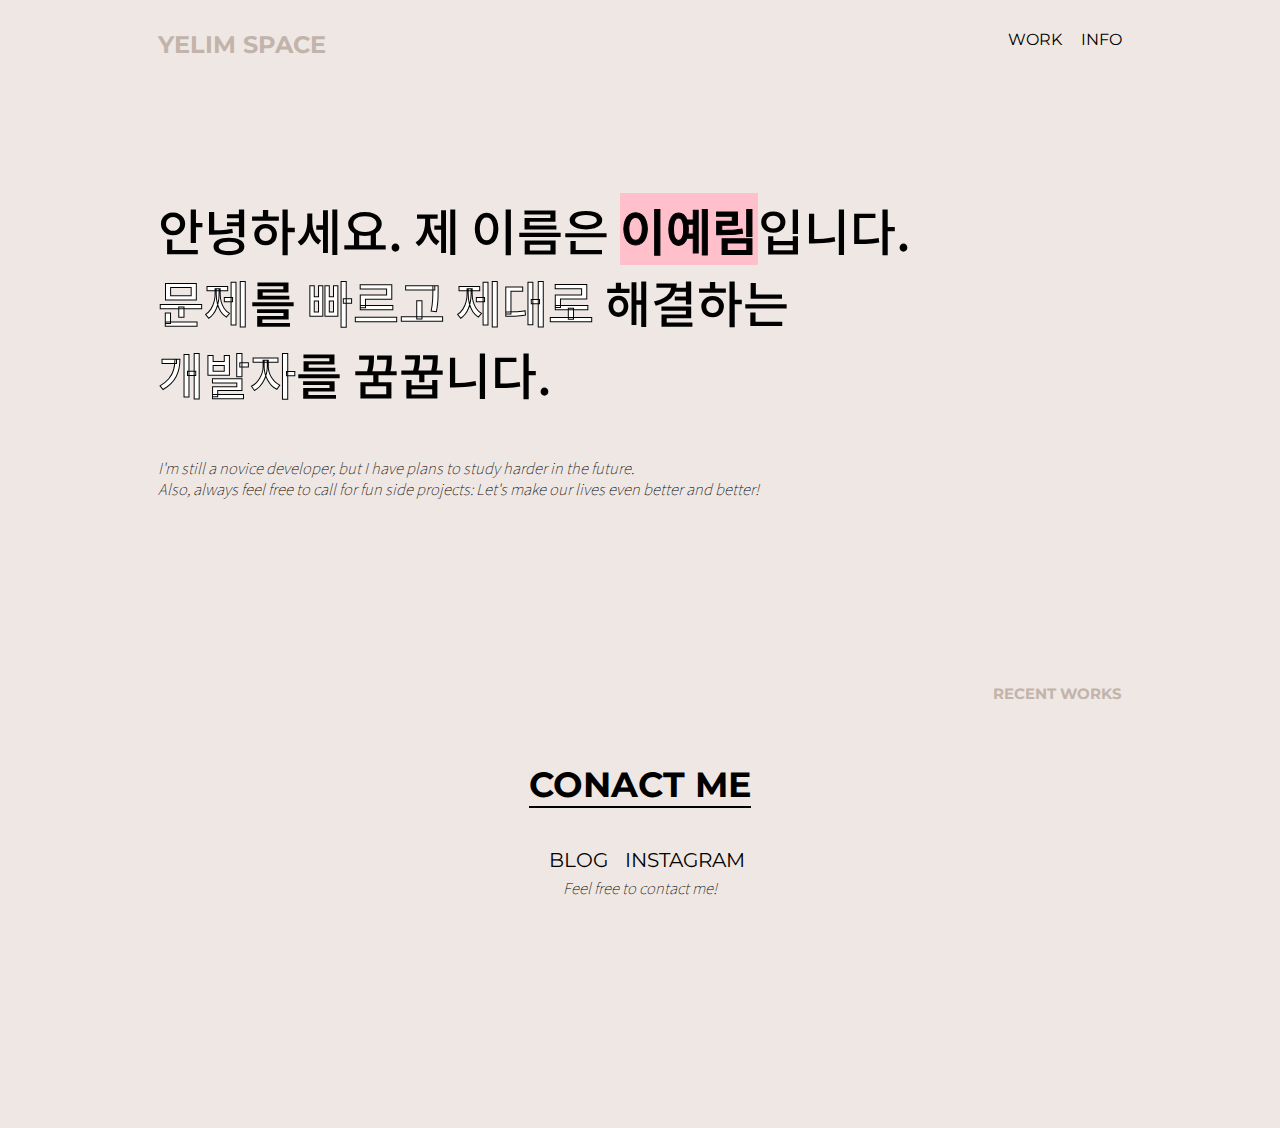
==== index.html @ d5be9529 "first commit" ====
<!DOCTYPE html>
<html lang="en">
<head>
    <meta charset="UTF-8">
    <meta name="viewport" content="width=device-width, initial-scale=1.0">
    <title>PORTFOLIO</title>

    <link rel="stylesheet" type="text/css" href="style.css">
    
    <link href="https://fonts.googleapis.com/css2?family=Montserrat:ital,wght@0,200;0,400;0,500;0,600;0,800;0,900;1,200;1,400;1,500;1,600;1,800;1,900&display=swap" rel="stylesheet">
    <link href="https://fonts.googleapis.com/css2?family=Noto+Sans+KR:wght@100;300;400;500;700;900&display=swap" rel="stylesheet">
</head>

<body>

    <div class="frame">

        <nav class="navigator">
            <h3 class="site-name">YELIM SPACE</h3>
            <ul>
                <li><a class="nav-menu" href="index.html">WORK</a></li>
                <li><a class="nav-menu" href="info.html">INFO</a></li>
            </ul>
        </nav>

        <div class="dashboard">
            <h1 class="korean-comment">안녕하세요. 제 이름은 <a class="sample">이예림</a>입니다.<br>
                <a class="highlight type1">문제</a>를 <a class="highlight type2">빠르고</a> <a class="highlight type3">제대로</a> 해결하는<br> <a class="highlight type4">개발자</a>를 꿈꿉니다.</h1>
                
            <p class="english-comment">I'm still a novice developer, but I have plans to study harder in the future.<br>Also, always feel free to call for fun side projects: Let's make our lives even better and better!</p>
        
        </div>

        <h5 class="recent-menu">RECENT WORKS</h5>

        <div class="recent-works"></div>

        <footer class="footer">
            <h3 class="contact">CONACT ME</h3>
            <div class="links">
                <a class="blog" href="https://blog.naver.com/leeyl1595">BLOG</a>
                <a class="instagram" href="https://www.instagram.com/x_____yl/?hl=en">INSTAGRAM</a>
            </div>
            <p>Feel free to contact me!</p>
        </footer>

    </div>

</body>
</html>
---- style.css ----
body{
    background-color: #EFE7E3;
}

.frame{
    margin: 30px 150px;
    display: flex;
    flex-direction: column;
}


/*navigator*/

.navigator{
    display: flex;
    flex-direction: row;
    justify-content: space-between;
}

li{
    display: inline;
    align-self: center;
    margin: 0;
    margin-Left: 15px;
}

ul{
    margin:0;
}

.site-name{
    margin:0;
    font-family: 'Montserrat', sans-serif;
    font-size: 24px;
    color: #C2B4AB;
}

.nav-menu{
    font-family: 'Montserrat', sans-serif;
    font-weight: 400;
    font-size: 16px;
}

a{
    color: black;
    text-decoration: none;
}

a:hover{
    color: white;
    transition: 0.3s;
}


/*dashboard*/


.dashboard{
    display: flex;
    flex-direction: column;
    margin-top: 100px;
    margin-bottom: 70px;
}

.korean-comment{
    font-family: 'Noto Sans KR', sans-serif;
    font-weight: 500;
    font-size: 50px;
}

.sample{
    background-color: pink;
    -webkit-text-stroke: 1px black;
}

.sample:hover{
    background-color: transparent;
    color: white;
    -webkit-text-stroke: 1px black;
    transition: none;
}

.highlight{
    color: white;
    -webkit-text-stroke: 1px black;
}

.highlight:hover{
    background-color: pink;
    color: black;
    transition: none;
}

.type1:hover{
    background-color: yellowgreen;
}
 
.type2:hover{
    background-color: violet;
} 

.type3:hover{
    background-color: orange;
}

.type4:hover{
    background-color: skyblue;
}

.english-comment{
    font-family: 'Noto Sans KR', sans-serif;
    font-weight: 100;
    font-size: 15px;
    font-style: italic;

    letter-spacing: -0.3;
}

/*recent works*/

.recent-menu{
    font-family: 'Montserrat', sans-serif;
    font-weight: 700;
    font-size: 15px;
    color: #C2B4AB;

    text-align: right;
    margin-top: 100px;
}


/*footer*/

.footer{
    display: flex;
    flex-direction: column;
    align-items: center;
    margin-bottom: 200px;
}

.contact{
    font-family: 'Montserrat', sans-serif;
    font-weight: 700;
    font-size: 35px;
    color: black;
    margin-bottom: 40px;
    border-bottom: 2px solid black;
}

.links>a{
    font-family: 'Montserrat', sans-serif;
    font-size: 20px;
    font-weight: 400;
    margin-left: 13px;
}

.footer>p{
    font-family: 'Noto Sans KR', sans-serif;
    font-weight: 100;
    font-size: 15px;
    font-style: italic;
    margin: 0;
    margin-top: 5px;
}
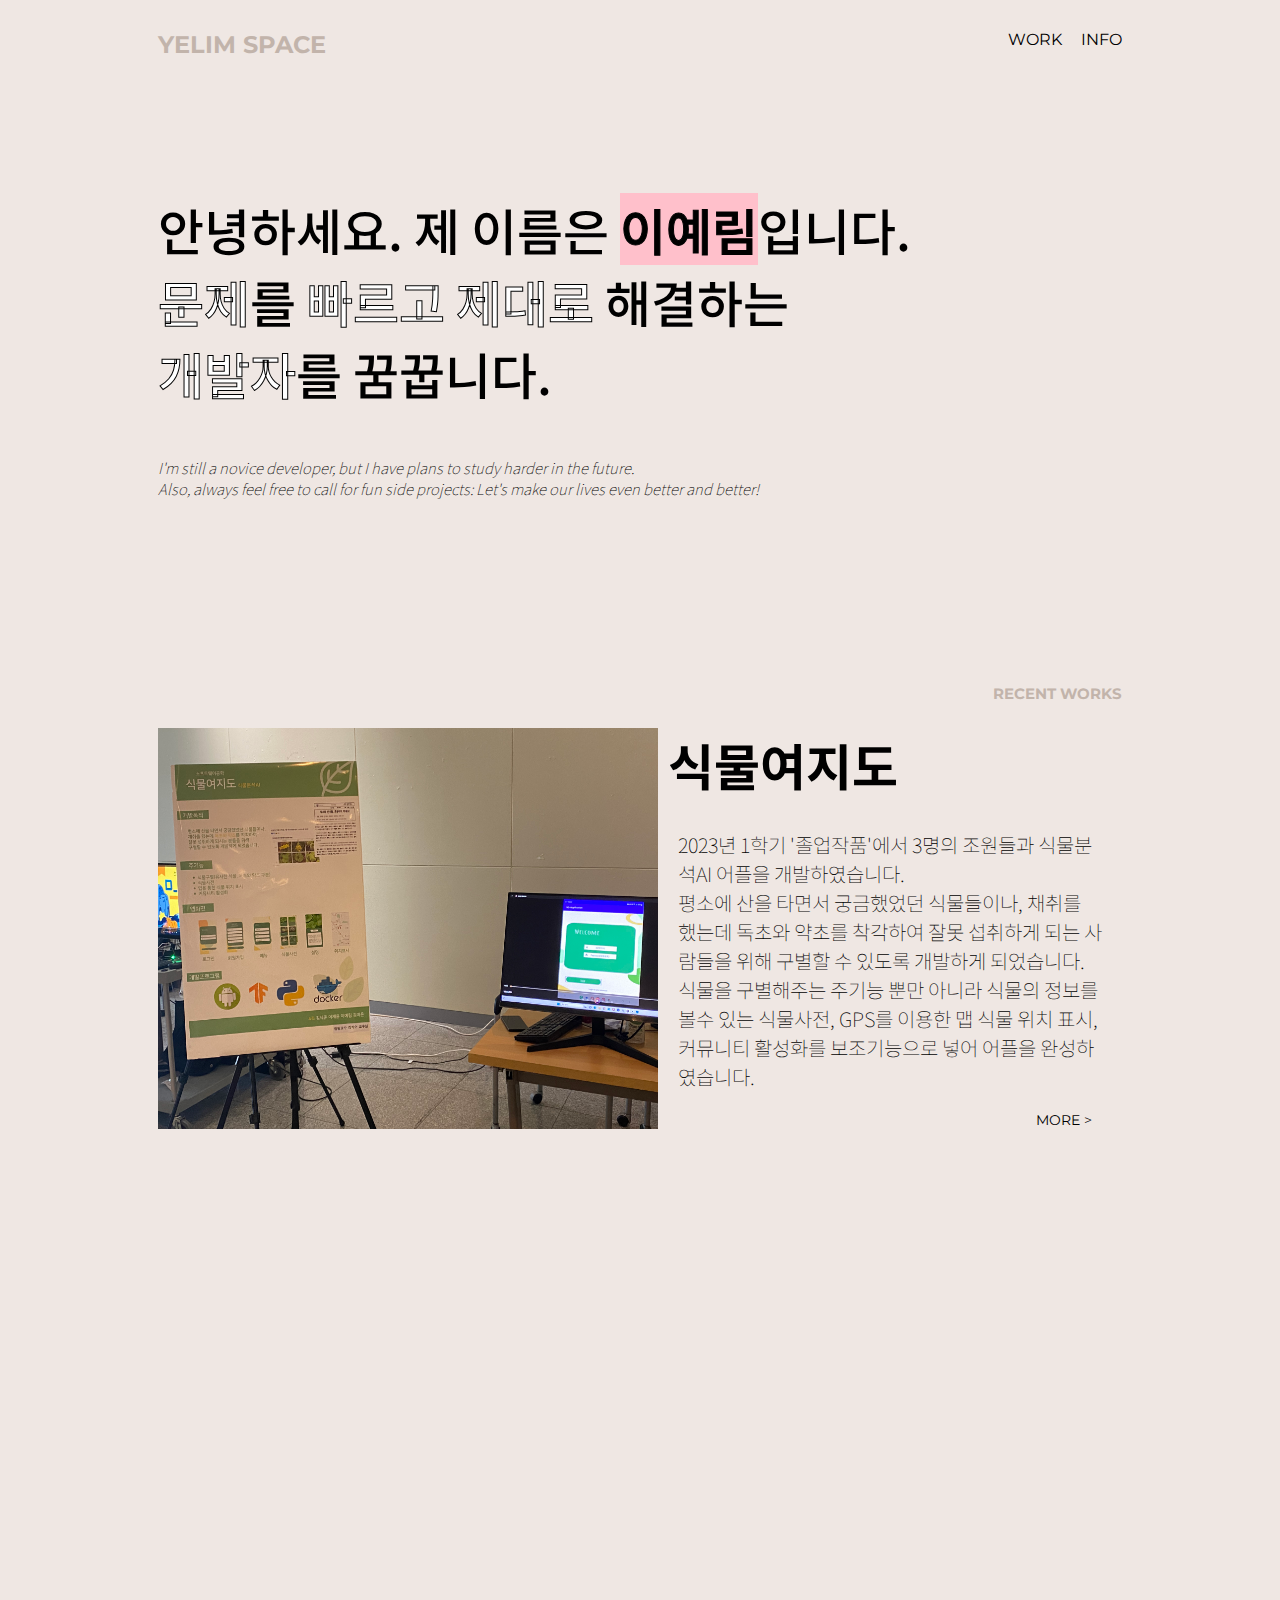
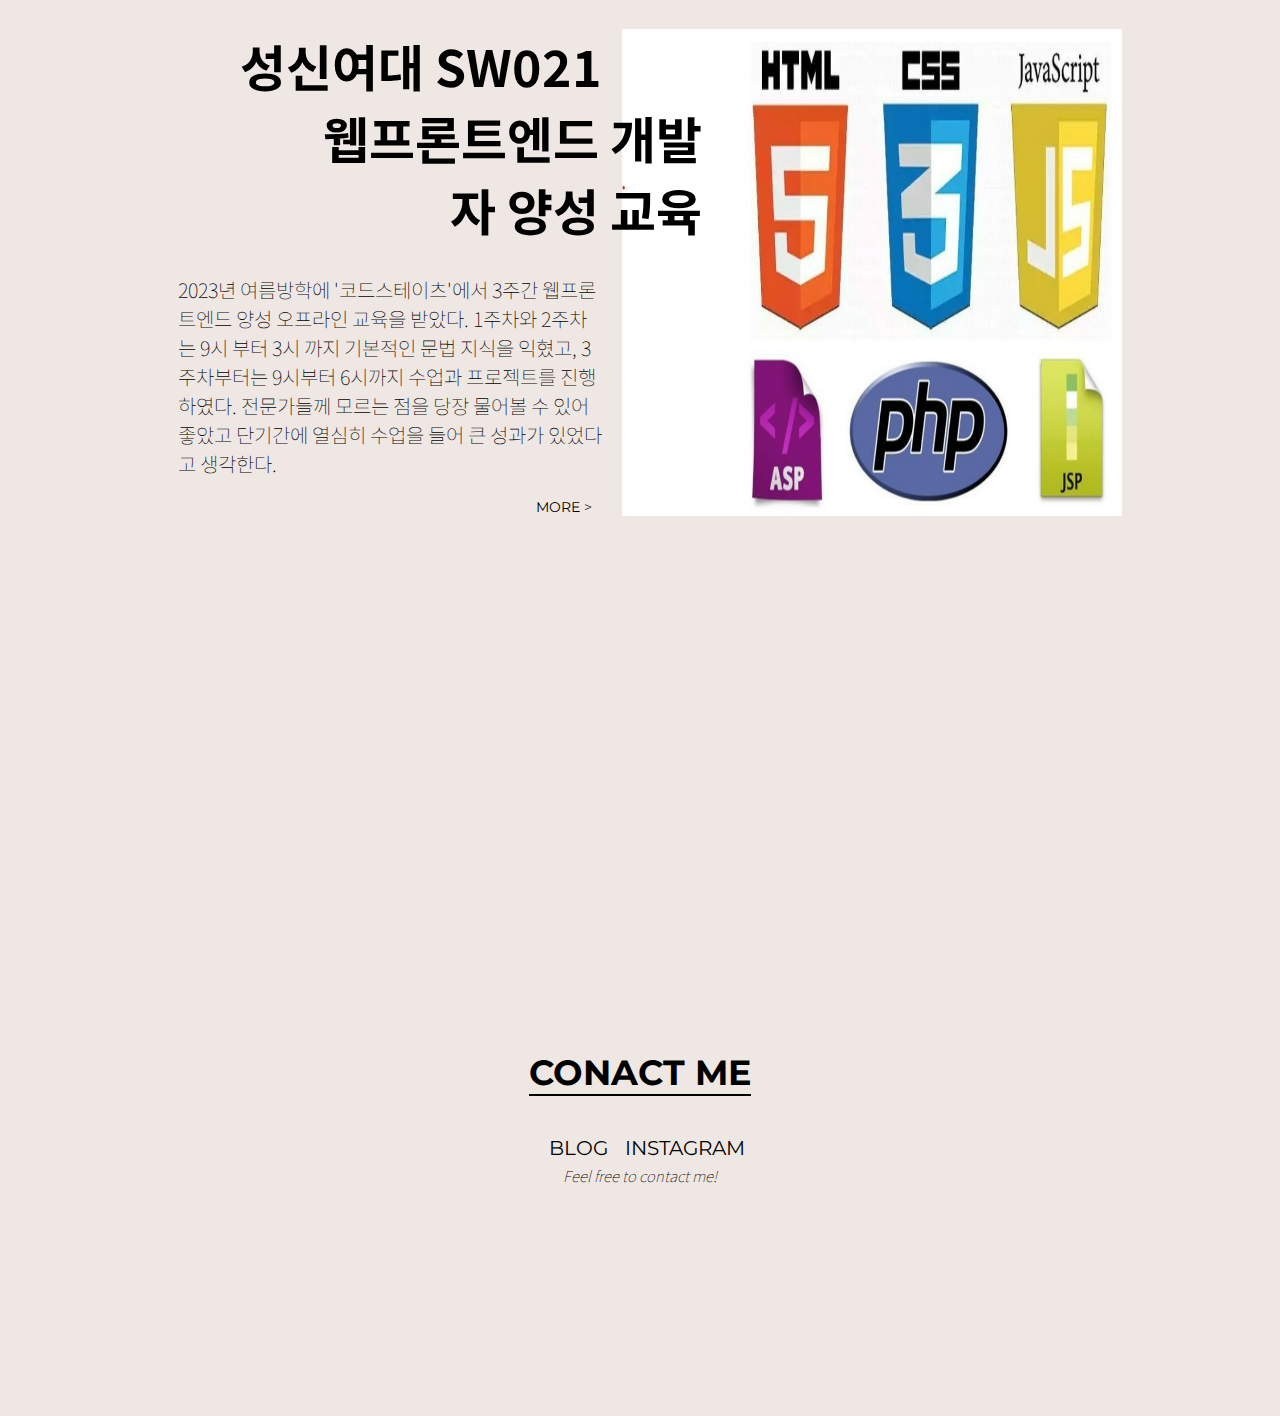
==== commit e6ab8ca3: "first commit" ====
--- a/index.html
+++ b/index.html
@@ -33,7 +33,33 @@
 
         <h5 class="recent-menu">RECENT WORKS</h5>
 
-        <div class="recent-works"></div>
+        <div class="recent-works">
+
+            <div class="article" id="arti1">
+                <img class="thumbnail" id="thumb1" src="thumbnail1.jpg">
+                <div class="article-info">
+                    <h3 class="article-name" id="name1">식물여지도</h3>
+                    <p class="article-comment">2023년 1학기 '졸업작품'에서 3명의 조원들과 식물분석AI 어플을 개발하였습니다.<br>
+                        평소에 산을 타면서 궁금했었던 식물들이나, 채취를 했는데 독초와 약초를 착각하여 잘못 섭취하게 되는 사람들을 위해 구별할 수 있도록 개발하게 되었습니다. 식물을 구별해주는 주기능 뿐만 아니라 식물의 정보를 볼수 있는 식물사전, GPS를 이용한 맵 식물 위치 표시, 커뮤니티 활성화를 보조기능으로 넣어 어플을 완성하였습니다.
+                    </p>
+                    <a class="more" href="https://colab.research.google.com/drive/1e4Ghh5dlPpOG2RD6Swi5xAErlIBN2F48" target="_blank">MORE ></a>
+                </div>
+            </div>
+
+            <div class="article" id="arti2">
+                <div class="article-info">
+                    <h3 class="article-name" id="name2-1">성신여대 SW021</h3>
+                    <h3 class="article-name" id="name2-2">웹프론트엔드 개발자 양성 교육</h3>
+                    <p class="article-comment" id="comment2">2023년 여름방학에 '코드스테이츠'에서 3주간 웹프론트엔드 양성 오프라인 교육을 받았다. 1주차와 2주차는 9시 부터 3시 까지 기본적인 문법 지식을 익혔고, 3주차부터는 9시부터 6시까지 수업과 프로젝트를 진행하였다. 전문가들께 모르는 점을 당장 물어볼 수 있어 좋았고 단기간에 열심히 수업을 들어 큰 성과가 있었다고 생각한다.
+                    </p>
+                    <a class="more" href="https://developer.mozilla.org/ko/docs/Web/CSS/float">MORE ></a>
+                </div>
+                <img class="thumbnail" id="thumb2" src="thumbnail2.jpg">
+            </div>
+
+
+        </div>
+
 
         <footer class="footer">
             <h3 class="contact">CONACT ME</h3>
--- a/style.css
+++ b/style.css
@@ -163,4 +163,209 @@
     font-style: italic;
     margin: 0;
     margin-top: 5px;
+}
+
+/* INFO Section*/
+
+
+/*profile-section*/
+
+.profile-section{
+    display: flex;
+    flex-direction: row;
+    justify-content: center;
+    align-items: flex-start;
+
+    margin: 100px 100px;
+}
+
+
+#profile-picture{
+    width: 400px;
+    margin-right: 60px;
+}
+
+.introduction>h2{
+    margin: 0px;
+    font-family: 'Montserrat', sans-serif;
+    font-size: 35px;
+}
+
+.introduction>p{
+    font-family: 'Noto Sans KR', sans-serif;
+    font-weight: 300;
+    font-size: 16px;
+
+    margin-bottom: 40px;
+}
+
+#capability{
+    font-family: 'Montserrat', sans-serif;
+    font-weight: 400;
+    font-size: 20px;
+    font-style: italic;
+
+    line-height: 30px;
+}
+
+
+/*value section*/
+
+.value-menu{
+    font-family: 'Montserrat', sans-serif;
+    font-size: 35px;
+    margin: 30px 100px;
+}
+
+.value-section{
+    display: flex;
+    flex-direction: column;
+    justify-content: flex-start;
+    align-content: center;
+    margin: 100px 150px;
+    margin-top: 20px;
+}
+
+.value{
+    display: flex;
+    flex-direction: row;
+    margin-bottom: 40px;
+    align-items: center;
+
+}
+
+
+.value-icon{
+    width: 100px;
+    height: 100px;
+
+    border: 2px solid #C2B4AB;
+    border-radius: 100px;
+    padding: 15px;
+}
+
+.value-intro{
+    margin-left: 30px;
+}
+
+
+.value-name{
+    font-family: 'Montserrat', sans-serif;
+    font-weight: 700px;
+    margin-top: 0px;
+    margin-bottom: 10px;
+}
+
+.value-exp{
+    font-family: 'Noto Sans KR', sans-serif;
+    font-weight: 300;
+    font-size: 16px;
+
+    margin: 0px;
+}
+
+
+
+
+/*footer section*/
+
+.footer-comment{
+    text-align: center;
+}
+
+
+a[title="Freepik"]:hover{
+    color: black;
+    text-decoration: underline;
+}
+
+a[title="Flaticon"]:hover{
+    color: black;
+    text-decoration: underline;
+}
+
+
+/* RECENT WORKS */
+
+.recent-works{
+    display: flex;
+    flex-direction: column;
+}
+
+.article{
+    display: flex;
+    flex-direction: row;
+    margin-bottom: 500px;
+    align-items: left;
+}
+
+.thumbnail{
+    width: 500px;
+}
+
+.article-info{
+    margin: 0px 20px;
+}
+
+.article-name{
+    font-family: 'Noto Sans KR', sans-serif;
+    font-size: 50px;
+    margin-top: 0px;
+    margin-bottom: 30px;
+}
+
+.article-name:hover{
+    color: pink;
+    -webkit-text-stroke: 1px black;
+    transition: 0.3s;
+}
+
+
+
+.article-comment{
+    font-family: 'Noto Sans KR', sans-serif;
+    font-size: 20px;
+    font-weight: 100;
+}
+
+.more{
+    width: content;
+    height: content;
+    float: right;
+    margin-right: 10px;
+
+
+    font-family: 'Montserrat', sans-serif;
+    font-size: 14px;
+    background-color: transparent;
+    border: none;
+    outline: none;
+    padding: 0px;
+}
+
+
+#name1{
+    position: relative;
+    right: 10px;
+}
+
+#name1:hover{
+    color: skyblue;
+}
+
+#name2-1{
+    text-align: right;
+    position: relative;
+    left: 0px;
+    margin-bottom: 0px;
+}
+
+#name2-2{
+    text-align: right;
+    position: relative;
+    left: 100px;
+}
+
+#name2-2:hover{
+    color: orange;
 }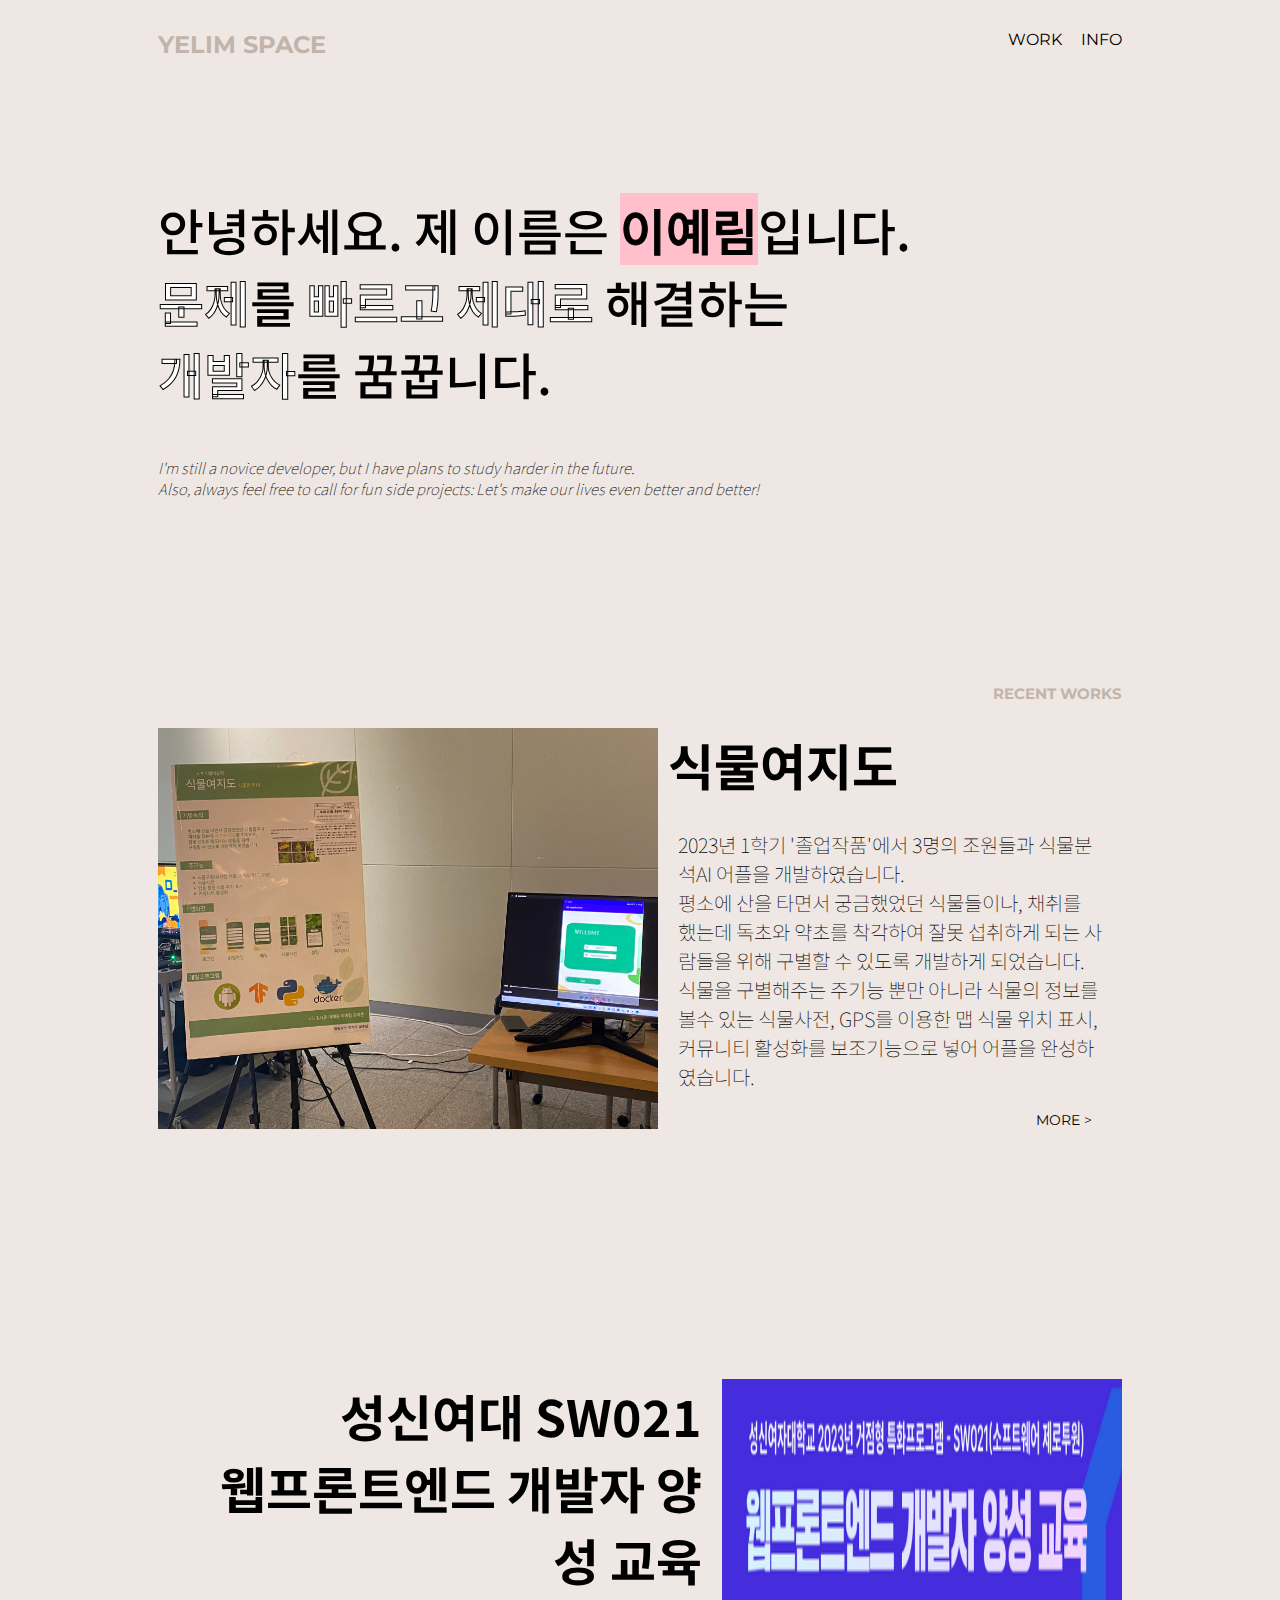
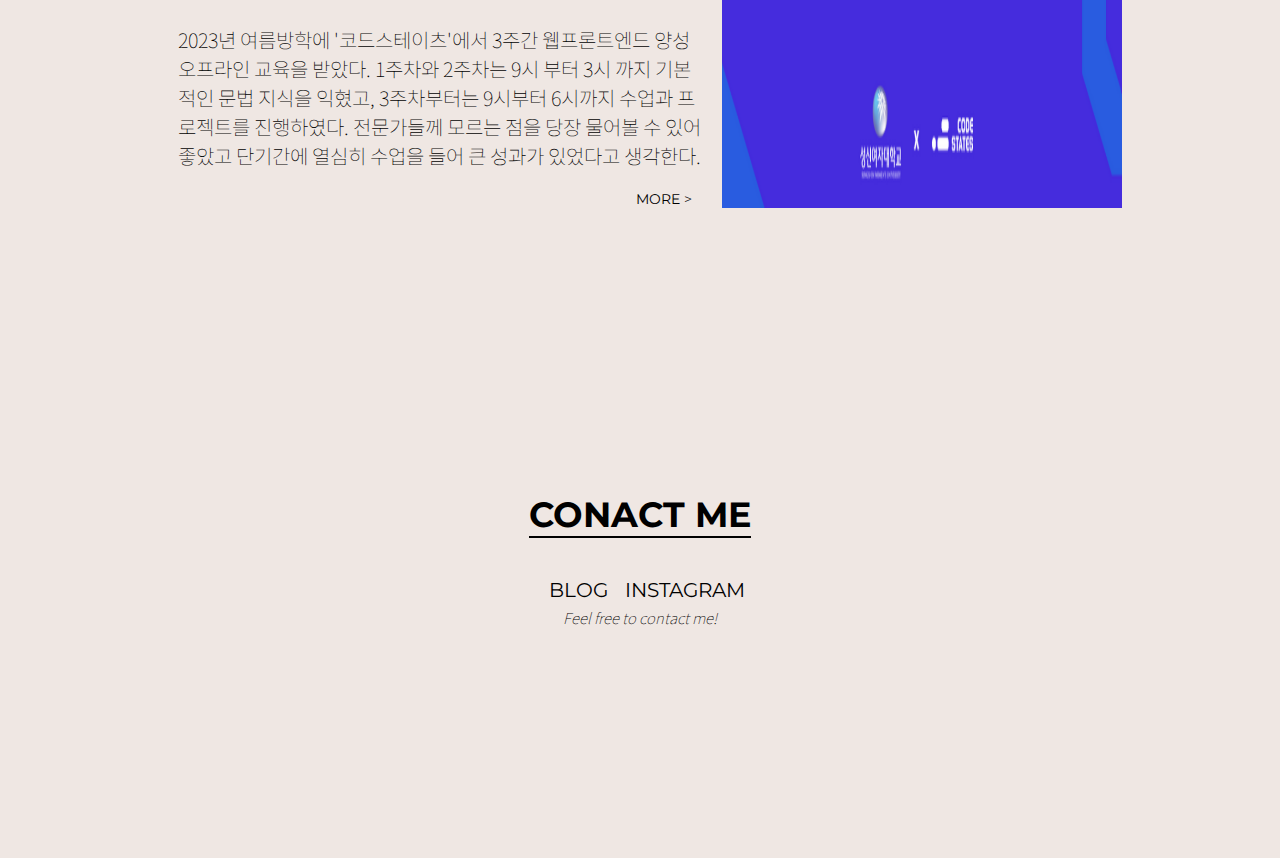
==== commit 3e45363d: "first commit" ====
--- a/index.html
+++ b/index.html
@@ -52,9 +52,9 @@
                     <h3 class="article-name" id="name2-2">웹프론트엔드 개발자 양성 교육</h3>
                     <p class="article-comment" id="comment2">2023년 여름방학에 '코드스테이츠'에서 3주간 웹프론트엔드 양성 오프라인 교육을 받았다. 1주차와 2주차는 9시 부터 3시 까지 기본적인 문법 지식을 익혔고, 3주차부터는 9시부터 6시까지 수업과 프로젝트를 진행하였다. 전문가들께 모르는 점을 당장 물어볼 수 있어 좋았고 단기간에 열심히 수업을 들어 큰 성과가 있었다고 생각한다.
                     </p>
-                    <a class="more" href="https://developer.mozilla.org/ko/docs/Web/CSS/float">MORE ></a>
+                    <a class="more" href="https://codestates.oopy.io/course/sw021-sungshin">MORE ></a>
                 </div>
-                <img class="thumbnail" id="thumb2" src="thumbnail2.jpg">
+                <img class="thumbnail3" id="thumb3" src="thumbnail3.png">
             </div>
 
 
--- a/style.css
+++ b/style.css
@@ -181,7 +181,7 @@
 
 
 #profile-picture{
-    width: 400px;
+    width: 300px;
     margin-right: 60px;
 }
 
@@ -295,12 +295,16 @@
 .article{
     display: flex;
     flex-direction: row;
-    margin-bottom: 500px;
+    margin-bottom: 250px;
     align-items: left;
 }
 
 .thumbnail{
     width: 500px;
+}
+
+.thumbnail3{
+    width: 400px;
 }
 
 .article-info{
@@ -363,7 +367,7 @@
 #name2-2{
     text-align: right;
     position: relative;
-    left: 100px;
+    left: 0px;
 }
 
 #name2-2:hover{
